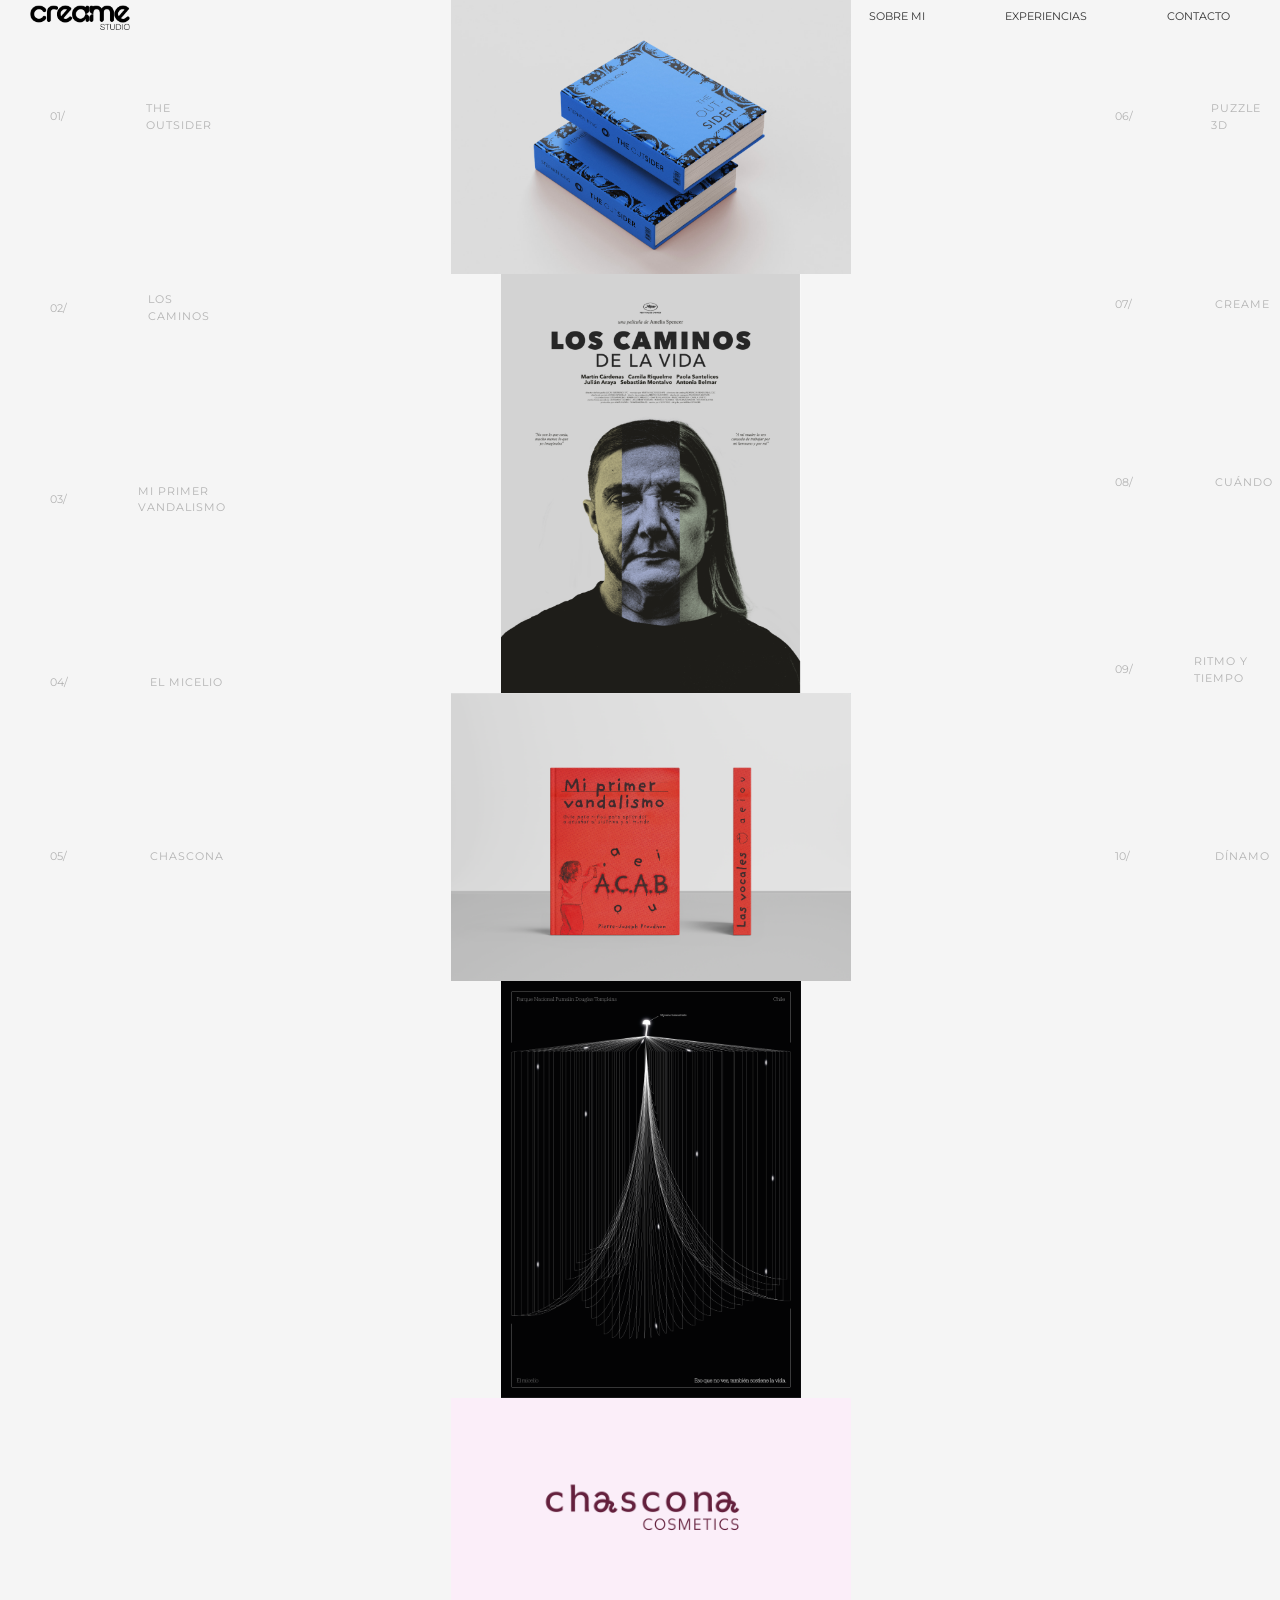
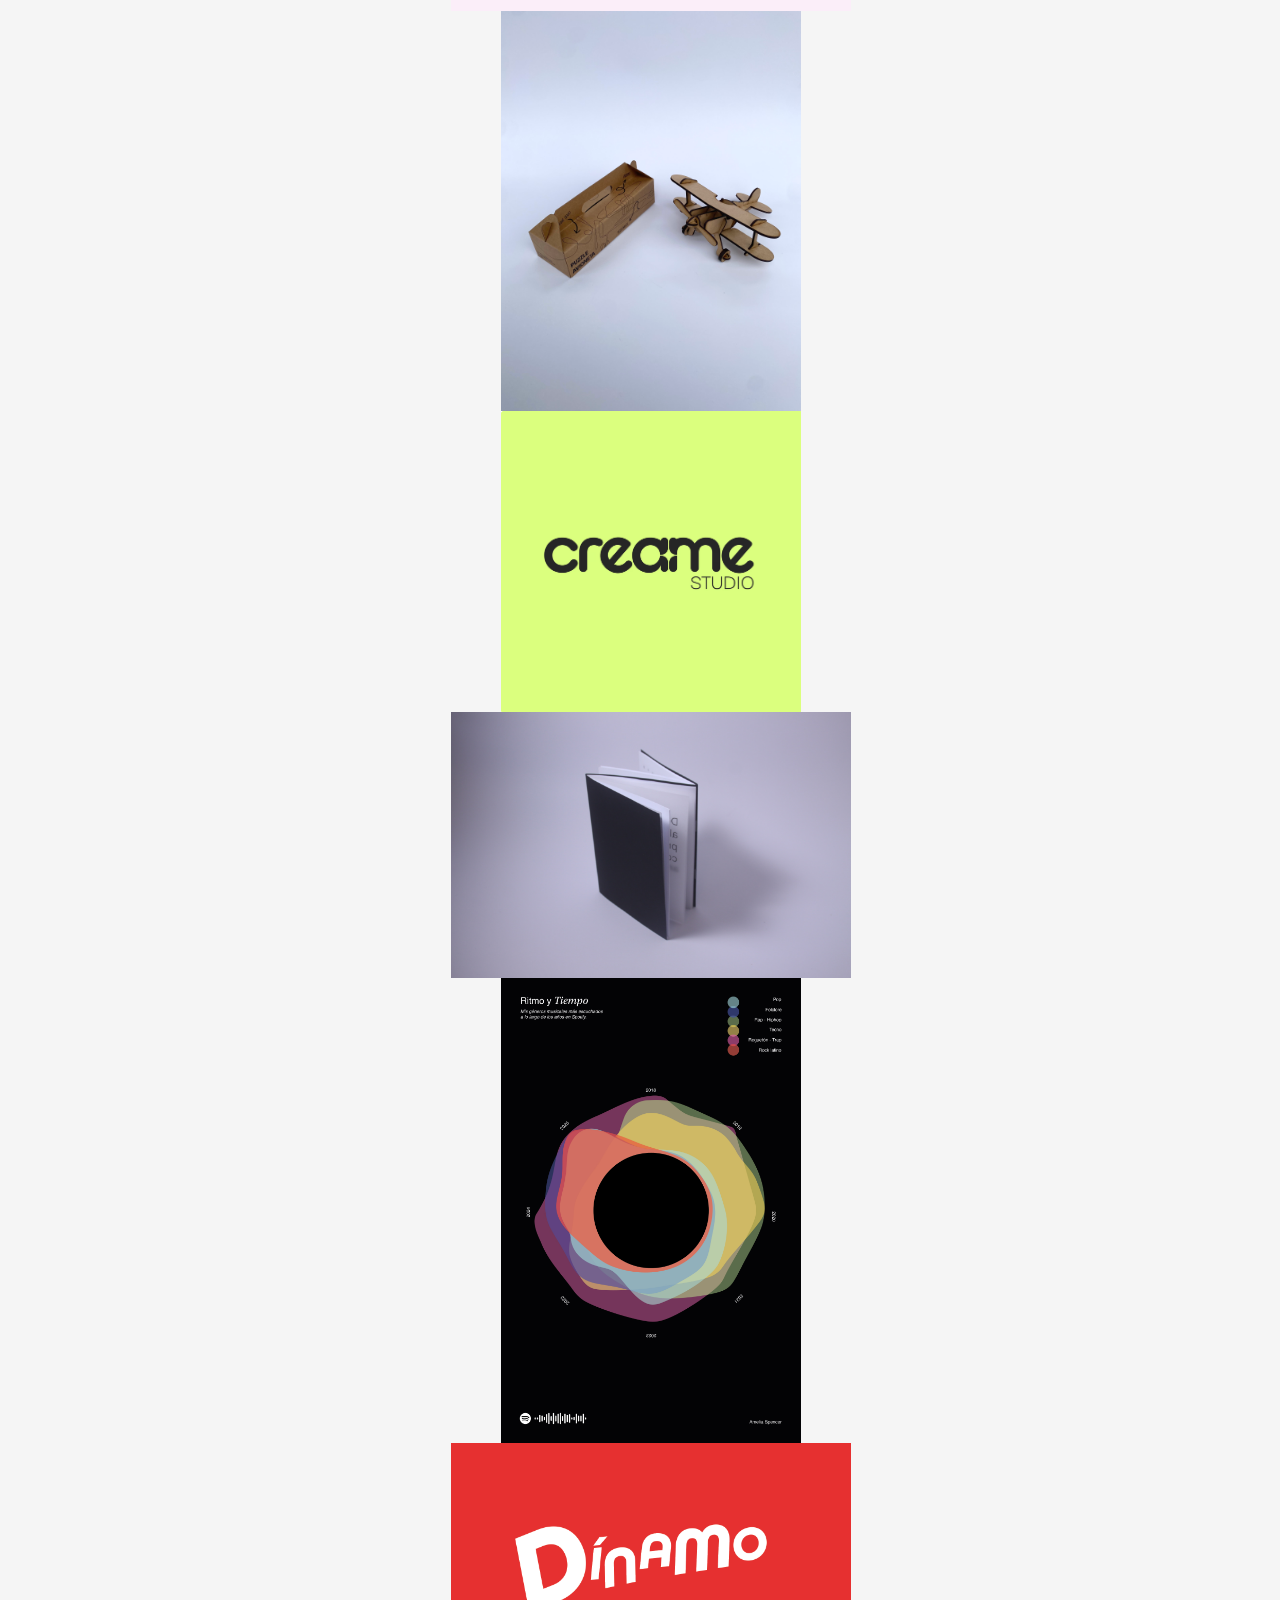
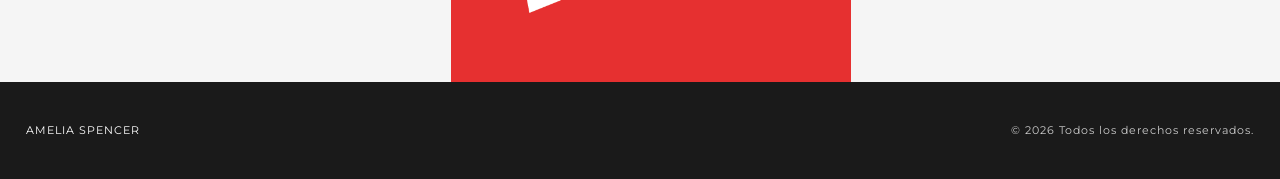
==== experiencia.html @ c31d5c40 "primer commit" ====
<!DOCTYPE html>
<html lang="en">
<head>
    <meta charset="UTF-8">
    <title>Experiencias</title>
    <link rel="icon" type="image/png" href="img/isotipo.png">
    

    <link rel="preconnect" href="https://fonts.googleapis.com">
    <link rel="preconnect" href="https://fonts.gstatic.com" crossorigin>
    <link href="https://fonts.googleapis.com/css2?family=Montserrat:wght@400;600;700&display=swap" rel="stylesheet">
    

    <link rel="stylesheet" href="css/style.css"> 
    
   
    <link rel="stylesheet" href="css/style-proyecto.css"> 
</head>
<body class="fondo-proyecto">

 <header class="mi-cabecera">
    <nav class="navegacion-principal">
        
        <a href="index.html" class="logo">
            <img src="img/logocreame.png" width="100">
        </a>
       <ul class="enlaces">
         <li><a href="#sobremi">SOBRE MI</a></li> 
         <li><a href="#experiencias">EXPERIENCIAS</a></li>
         <li><a href="#contacto">CONTACTO</a></li>
       </ul>
    </nav>
</header>

    <main class="seccion-proyecto">
    <a href="experiencias.html" class="boton-volver">← Volver</a>

    <div class="proyecto-principal-grid">
        <div class="proyecto-info">
            <h1 id="project-name"></h1> 
            <p id="project-description"></p> 
        </div>

        <div class="proyecto-metadata">
            <p id="project-date"></p> 
        </div>
    </div>

    <div id="project-gallery" class="proyecto-gallery">
    </div>
  </main>

  
  <script type="module" src="js/script-experiencia.js"></script>

  <main class="seccion-proyecto">
    

<!-- SOBRE MI -->
<div id="sobremi" class="overlay-seccion">
    
    <a href="#" class="cerrar-overlay"></a> 
    <div class="grid-sobre-mi">
        
        <!-- TEXTO PRINCIPAL -->
        <div class="texto-principal">
            <h2>ESTUDIANTE DE DISEÑO GRÁFICO</h2>
            <p>¡Hola!
Soy Amelia Spencer, estudiante de diseño gráfico de la Universidad del Desarrollo radicada en Chile. Me inclino hacia el branding y el diseño editorial, donde me gusta crear piezas visuales claras, estratégicas y visualmente distintivas.

Busco construir identidades visuales que conecten de forma significativa y ayuden a las marcas a diferenciarse con propósito.</p>
        </div>

        <!-- TÍTULO DE HABILIDADES -->
        <div class="titulo-programas">
            <h2>MANEJO DE PROGRAMAS</h2>
        </div>

        <!-- PROGRAMAS (Fila 1) -->
        <span class="prog p-ill">ILLUSTRATOR</span>
        <span class="prog p-ps">PHOTOSHOP</span>
        <span class="prog p-id">INDESIGN</span>
        <span class="prog p-ae">AFTER EFFECTS</span>
        <span class="prog p-cap">CAPCUT</span>
        <span class="prog p-xls">EXCEL</span>

        <!-- PROGRAMAS (Fila 2) -->
       <span class="prog p-blend">BLENDER</span>
         <span class="prog p-fram">FRAMER</span>
        <span class="prog p-auto">AUTODESK FUSION</span>
        <span class="prog p-mas">Y APRENDIENDO MÁS...</span>

        <!-- BOTÓN CV -->
       <a href="assets/CV_AmeliaSpencer.pdf" class="btn-cv" target="_blank">DESCARGA MI CV AQUÍ</a>
    </div>

    <!-- Botón X para cerrar -->
    <a href="#" class="btn-cerrar">✕</a>
</div>

<!-- FORMULARIO E CONTACTO -->
<div id="contacto" class="overlay-contacto">
    
    <!-- Fondo invisible para cerrar haciendo clic afuera -->
    <a href="#" class="cerrar-overlay"></a> 

    <div class="grid-contacto">
        
        <!-- EL FORMULARIO (Lado izquierdo) -->
        <div class="bloque-formulario">
            <h2>CONTACTO</h2>
            
            <form action="#" method="POST">
                <label for="nombre">NOMBRE</label>
                <input type="text" id="nombre" name="nombre">

                <label for="correo">MAIL</label>
                <input type="email" id="correo" name="correo">

                <label for="tema">TEMA</label>
                <input type="text" id="tema" name="tema">

                <label for="mensaje">MENSAJE</label>
<textarea id="mensaje" name="mensaje" rows="3" minlength="50" maxlength="500"></textarea>

                <button type="submit" class="btn-enviar">ENVIAR</button>
            </form>
        </div>


        <!-- LOS ENLACES SOCIALES -->
<a href="mailto:contacto.creame@gmail.com" class="link-social c-mail">MAIL</a>
<a href="https://www.instagram.com/creeaame?igsh=NTJ5bjE3dWx4NXQ3" target="_blank" class="link-social c-ig">INSTAGRAM</a>
<a href="tel:+56984420882" class="link-social c-tel">TELEFONO</a>
<a href="https://www.linkedin.com/in/amelia-spencer-16bb1b353/" target="_blank" class="link-social c-in">LINKEDIN</a>
        
    </div>

    <!-- La cruz para cerrar -->
    <a href="#" class="cerrar-x">✕</a>
</div>

<!-- Footer -->
  </main> <footer class="pie-de-pagina">
    <div class="footer-izq">
        <p class="footer-nombre">Amelia Spencer</p>
    </div>
    
    <div class="footer-der">
        <p class="footer-derechos">© 2026 Todos los derechos reservados.</p>
    </div>
</footer>

</body>
</html>
---- css/style.css ----
body {
    background-color: whitesmoke;
    margin-top: 0;
    padding: 0;
    min-height: 100vh !important;
}

/* fuentes */
.fuente-principal {
    font-family: "Montserrat", sans-serif;
    font-optical-sizing: auto;
    font-weight: 400; 
    font-style: normal;
}

/* NAV BAR, PAGINA PRINCIPAL */
* {
    margin-top: 0;
    padding: 0;
    box-sizing: border-box; 
}

/* CONTENEDOR DE LA CABECERA */
.mi-cabecera {
    width: 100%;
    padding: 0; 
    position: sticky;
    top: 0;
    z-index: 1000;
    background-color: transparent; 
    padding-top: 0px; 
    padding-bottom: 0px;
}

/* 3. EL NAV OCUPA TODO EL ANCHO */
.navegacion-principal {
    display: flex;
    justify-content: space-between;
    align-items: center;
    width: 100%;
    max-width: none;
  
}

/*  ESTILOS DEL LOGO */
.logo img {
    margin-left: 30px;
    display: block; 
     padding-top: 5px; 
}

/*  ESTILOS PARA LOS ENLACES  */
.enlaces {
    list-style: none;
    display: flex;
    gap: 80px;
    margin-right: 50px;
    margin-top: 0;
    margin-bottom: 0;
}

/* Hover */
.enlaces a {
    font-family: 'Montserrat', sans-serif;
    font-weight: 400;
    font-size: 0.7rem;
    color: #333;
    text-decoration: none;
    transition: color 0.3s ease;
}

.enlaces a:hover {
    color: #b3b3b3;
} 

/* INDICE PROYECTOS */
.indice-proyectos {
    display: flex;
    justify-content: space-between; 
    padding-top: 0px;
    padding-bottom: 0px; 
    margin-left: 0px !important;
    position: sticky;
    margin-top: -30px;
}

.enlace-proyecto:first-child {
    margin-top: 0;
}

/* ESTILOS DE LAS COLUMNAS */
.columna-texto {
    list-style: none;
    padding: 0;
    margin: 50px;
    display: flex;
    flex-direction: column;
    position: sticky;
    top: 100px; 
    height: 85vh; 
    justify-content: space-between; 
    width:20%; 
    margin-right: 0px;
    margin-bottom: 50px;
}

/* ESTILOS DE CADA LÍNEA*/
.columna-texto li {
    display: flex;
    align-items: center;
    scroll-margin-top: 100px;
    
}

/* El número*/
.numero {
    font-family: 'Montserrat', sans-serif;
    font-size: 0.7rem;
    color: #b3b3b3;
    width: 100px;
    transition: color 0.3s ease;
}

/* El enlace del proyecto */
.columna-texto a {
    font-family: 'Montserrat', sans-serif;
    font-weight: 400;
    font-size: 0.7rem;
    color: #b3b3b3;
    text-decoration: none;
    text-transform: uppercase;
    letter-spacing: 1px;
    transition: all 0.3s ease; 
    margin: 0;
    max-width: 100px;
    
}

/* HOVER*/
.columna-texto li:hover a,
.columna-texto li:hover .numero,
.columna-texto li.hover-activo a,
.columna-texto li.hover-activo .numero {
    color: #000;
    font-weight: 700; 
}

.columna-texto li:hover a {
    font-weight: 700; 
    } 

    /* --- OVERLAY SOBRE MÍ --- */
.overlay-seccion {
    position: fixed;
    top: 0;
    left: 0;
    width: 100vw;
    height: 100vh;
    background-color: rgba(235, 230, 230, 0.90); 
    z-index: 999;
    opacity: 0;
    visibility: hidden;
    transition: all 0.4s ease;
    z-index: 3000;
}

.overlay-seccion:target {
    opacity: 1;
    visibility: visible;
}

.cerrar-overlay {
    position: absolute;
    top: 0; left: 0;
    width: 100%; height: 100%;
    cursor: default;
    z-index: 1;
}

/* --- EL SISTEMA DE 12 COLUMNAS) --- */
.grid-sobre-mi {
    position: relative;
    z-index: 2;
    width: 100%;
    height: 100%;
    max-width: 1300px; 
    margin: 0 auto;
    padding: 0 50px;
    display: grid;
    grid-template-columns: repeat(12, 1fr); 
    align-content: center; 
    row-gap: 20px; 
}

/* --- UBICANDO CADA PIEZA EN SU COLUMNA --- */

.texto-principal {
    grid-column: 3 / 8; 
    margin-bottom: 40px;
}

.texto-principal h2, .titulo-programas h2 {
    font-family: 'Montserrat', sans-serif;
    font-size: 0.8rem;
    font-weight: 700;
    margin-bottom: 20px;
}

.texto-principal p {
    font-family: 'Montserrat', sans-serif;
    font-size: 0.8rem;
    line-height: 1.6;
    color: #333;
}

.titulo-programas {
    grid-column: 3 / 8;
    
}

/* Estilo general para los textos de los programas */
.prog {
    font-family: 'Montserrat', sans-serif;
    font-size: 0.65rem;
    color: #333;
}

/* Carriil*/
.p-ill  { grid-column: 3; }
.p-ps   { grid-column: 4; }
.p-id   { grid-column: 5; }
.p-ae   { grid-column: 6; }
.p-cap  { grid-column: 7; }
.p-xls  { grid-column: 8; }
.p-auto { grid-column: 5; margin-top: 15px; text-align: left; }
.p-blend { grid-column: 3; margin-top: 15px;}
.p-fram  { grid-column: 4; margin-top: 15px;}
.p-mas   { grid-column: 10 / 12; text-align: center; margin-top: 15px; }

/* El botón CV */
.btn-cv {
    grid-column: 10 / 13; 
    margin-top: 60px;
    background-color: rgb(188, 188, 188); 
    color: #000;
    text-decoration: none;
    padding: 10px 20px;
    border-radius: 50px; 
    text-align: center;
    font-family: 'Montserrat', sans-serif;
    font-weight: 700;
    font-size: 0.7rem;
    transition: transform 0.3s ease;
    width: 200px;
}

.btn-cv:hover {
    transform: scale(1.05); 
}

.btn-cerrar {
    position: absolute;
    top: 40px; right: 50px;
    font-size: 1.5rem;
    color: #000;
    text-decoration: none;
    z-index: 2;
    display: inline-block; 
    transition: transform 0.3s ease, opacity 0.3s ease; 
}

.btn-cerrar:hover { 
    opacity: 0.5; 
    transform: rotate(90deg) scale(1.1); 
    cursor: pointer;
}

/* --- OVERLAY DE CONTACTO --- */

.overlay-contacto {
    position: fixed;
    top: 0; left: 0;
    width: 100vw; height: 100vh;
    background-color: rgba(235, 230, 230, 0.90); 
    z-index: 1000;
    
    /* Esto es lo que lo mantiene oculto hasta hacer clic */
    opacity: 0;
    visibility: hidden;
    transition: all 0.4s ease;
}

.overlay-contacto:target {
    opacity: 1; 
    visibility: visible;
}

.cerrar-overlay {
    position: absolute;
    top: 0; left: 0;
    width: 100%; height: 100%;
    cursor: default;
    z-index: 1;
}

.cerrar-x {
    position: absolute;
    top: 40px; right: 50px;
    font-size: 1.5rem;
    color: #000;
    text-decoration: none;
    z-index: 2;
    display: inline-block;
    transition: transform 0.3s ease, opacity 0.3s ease;
}

.cerrar-x:hover {
    opacity: 0.5;
    transform: rotate(90deg) scale(1.1);
}

/* --- LA GRILLA DE 12 COLUMNAS --- */
.grid-contacto {
    position: relative;
    z-index: 2;
    width: 100%; height: 100%;
    max-width: 1300px;
    margin: 0 auto;
    padding: 0 50px;
    
   
    display: grid;
    grid-template-columns: repeat(12, 1fr);
    align-content: center; 
}

/* --- EL FORMULARIO --- */
.bloque-formulario {
    grid-column: 3 / 5; 
    grid-row: 1; 
    display: flex;
    flex-direction: column;
}

.bloque-formulario h2 {
    font-family: 'Montserrat', sans-serif;
    font-size: 0.7rem;
    font-weight: 700;
    margin-bottom: 40px;
}

.bloque-formulario form {
    display: flex;
    flex-direction: column;
    gap: 25px; 
}

.bloque-formulario label {
    font-family: 'Montserrat', sans-serif;
    font-size: 0.7rem;
    color: #333;
    margin-bottom: -15px; 
}

.bloque-formulario input,
.bloque-formulario textarea {
    width: 150%;
    background-color: rgb(188, 188, 188); 
    border: none;
    padding: 5px;
    font-family: 'Montserrat', sans-serif;
    color: #000;
    resize: none; 
}

    .bloque-formulario input,
.bloque-formulario textarea {
    width: 100%;
    background-color: rgb(188, 188, 188); 
    border: none;
    padding: 10px;
    font-family: 'Montserrat', sans-serif;
    color: #000;
    resize: none; 
    font-size: 0.8rem;
    outline: 0.5px  #000; 
}

.btn-enviar {
    background: none;
    border: none;
    font-family: 'Montserrat', sans-serif;
    font-size: 0.7rem;
    text-align: left;
    padding: 0;
    margin-top: 10px;
    cursor: pointer;
    transition: opacity 0.3s ease;
}

.btn-enviar:hover {
    opacity: 0.5;
}

/* --- LOS ENLACES INFERIORES --- */
.link-social {
    margin-top: 70px;
    font-family: 'Montserrat', sans-serif;
    font-size: 0.7rem;
    color: #000; 
    opacity: 0.5; 
    text-decoration: none;
    transition: opacity 0.3s ease; 
}

.link-social:hover {
    opacity: 10; 
}

.c-mail { grid-column: 4; }
.c-ig   { grid-column: 6; }
.c-tel  { grid-column:8; }
.c-in   { grid-column: 10; }


/* CARRUSEL DE FOTOS */
/* --- CONTENEDOR PRINCIPAL --- */
.contenedor-galeria {
    width: 100%;
    display: flex;
    justify-content: center; 
    margin-top: 50px; 
    margin-bottom: 50px;
    align-items: start;
}

/* --- EL CARRUSEL VERTICAL --- */
.carrusel-vertical {
    width: 100%;
    display: flex;
    flex-direction: column;
    gap: 0px; 
    padding-bottom: 0px; 
    align-items: center;
}

.carrusel-vertical::-webkit-scrollbar {
    display: none; 
}

/* --- LAS FOTOS --- */
.foto-carrusel {
    width: 100%; 
    height: auto;
    object-fit: cover; 
    transition: transform 0.6s ease, opacity 0.6s ease;
}

/* Al pasar el mouse */
.foto-carrusel:hover {
    opacity: 0.8;
}

/* --- FOOTER --- */
.pie-de-pagina {
    font-family: "Montserrat", sans-serif;
    background-color: #1a1a1a; 
    color: #ffffff;
    padding: 40px 2%; 
    display: flex;
    justify-content: space-between; 
    align-items: center; 
    margin-top: 0px; 
    letter-spacing: 1px;
}

.footer-nombre {
    font-weight: medium;
    font-size: 0.7rem;
    margin: 0; 
    text-transform: uppercase; 
}

.footer-derechos {
    font-size: 0.7rem;
    color: #cccccc; 
    margin: 0;
}

/* EXPERIENCIAS */
.seccion-experiencias {
    display: flex;
    justify-content: center;
    align-items: center;
    padding-top: 100px;
    padding-bottom: 100px;
    margin-top: 50px !important;
}

.lista-experiencias {
    list-style: none;
    padding: 0;
    margin: 0;
    text-align: center;
    display: flex;
    flex-direction: column;
    gap: 80px; 
}

.lista-experiencias a {
    text-decoration: none;
    color: #000;
    display: flex;
    flex-direction: column;
    align-items: center;
    gap: 10px; 
}

.numero-exp {
    font-weight: 700;
    font-size: 0.8rem;
}

.titulo-exp {
    font-weight: 400;
    font-size: 0.7rem;
    line-height: 1.2;
    text-transform: uppercase;
}

.lista-experiencias a:hover .titulo-exp {
    font-weight: 700;
}


@media (max-width: 768px) {
    
    .mi-cabecera {
        background-color: #f3f3f3 !important;
        width: 100% !important;
        padding-bottom: 20px !important;
        z-index: 1000 !important; 
        margin-top: 0;
    }

    body {
        padding-top: 0px !important; 
    }
    .navegacion-principal {
        display: flex !important;
        flex-direction: column !important;
        align-items: center !important;
        width: 100% !important;
        padding: 0 !important;
    }

  .logo img {
        margin-left: 0 !important;
    }

    .enlaces {
        display: flex !important;
        flex-direction: row !important;
        justify-content: center !important;
        width: 100% !important;
        gap: 15px !important;
        margin-top: 15px !important;
        margin-bottom: 0 !important;
        padding: 0 !important;
        margin-left: 30px;
    }

    .seccion-proyecto,
    .proyecto-principal-grid {
        display: flex !important;
        flex-direction: column !important;
        align-items: center !important;
        width: 100% !important;
    }

    .columna-centro {
        width: 85% !important; 
        margin: 0 auto !important;
        display: flex !important;
        flex-direction: column !important;
        align-items: center !important;
    }

    .columna-centro img {
        width: 100% !important;
        margin-bottom: 40px !important;
    }

    .columna-texto.izquierda,
    .columna-texto.derecha {
        display: none !important;
    }
}

CSS
    .formulario-contacto, 
    #contacto form {
        width: 90% !important; 
        margin: 0 auto !important;
        display: flex !important;
        flex-direction: column !important;
    }

    .formulario-contacto input, 
    .formulario-contacto textarea,
    #contacto input,
    #contacto textarea {
        width: 100% !important;
        max-width: 100% !important;
        box-sizing: border-box !important; 
        margin-bottom: 15px !important;
        padding: 10px !important;
    }
---- css/style-proyecto.css ----
body {
    background-color: #f4f4f4; 
    color: #000;
    font-family: 'Montserrat', sans-serif; 
    padding: 0;
    margin-bottom: 0;
    min-height: 100vh !important;
}

.fondo-proyecto {
    background-color: #f4f4f4; 
    color: #000; 
    margin-left: 0;
    margin-right: 0;
    margin-bottom: 0;
    min-height: 100vh !important;
}

.seccion-proyecto {
    max-width: 1400px;
    margin: 80px auto 100px; 
    padding: 0 50px;
    margin-bottom: 50px;
    flex-grow: 1 !important;
}

/* Estilo botón volver */
.boton-volver {
    display: inline-block;
    margin-bottom: 40px; 
    color: #000;
    text-decoration: none; 
    font-size: 0.7rem;
    font-weight: 600; 
    text-transform: uppercase;
    transition: transform 0.3s ease, color 0.3s ease; 
    margin-left: 150px;
}

/* Hover */
.boton-volver:hover {
    transform: translateX(-5px); 
    color: #666; 
}

/* Nombre, Descripción y Fecha */
.proyecto-principal-grid {
    display: grid;
    grid-template-columns: 2fr 1fr;
    gap: 100px; 
    margin-bottom: 50px; 
    align-items: start; 
}

.proyecto-info h1 {
    font-size: 1rem; 
    text-transform: uppercase; 
    margin-bottom: 20px;
    margin-left: 150px;
}

.proyecto-info p {
    font-size: 0.7rem;
    line-height: 1.6;
    max-width: 400px;
    margin-left: 150px;
}

.proyecto-metadata {
    text-align: right; 
}

.proyecto-metadata p {
    font-size: 0.7rem;
     margin-right: 150px;
}

/* Galería de fotos */
.proyecto-gallery {
    display: flex;
    flex-direction: column;
    align-items: center;
    gap: 20px;
}

.foto-galeria {
    width: 100%;
    max-width: 1000px;
    height: auto;
    display: block;
    border-radius: 0px; 
}

/* --- ESTILOS PÁGINA PROYECTO --- */

.detalle-proyecto {
    max-width: 1200px;
    margin: 100px auto;
    padding: 0 50px;
}


.info-proyecto {
    display: grid;
    grid-template-columns: 2fr 1fr; 
    gap: 100px;
    margin-bottom: 80px;
    align-items: start;
}

.columna-descripcion h1 {
    font-size: 3rem;
    margin-bottom: 20px;
    text-transform: uppercase; 
}

.columna-fecha p {
    text-align: right;
    font-size: 1.5rem;
    font-weight: 600; 
}

/* Fotos hacia abajo */
.galeria-proyecto {
    display: flex;
    flex-direction: column;
    align-items: center;
    gap: 50px;
    margin-bottom: 50px;
}

.galeria-proyecto img {
    width: 100%;
    height: auto;
}

.foto-galeria-video {
    width: 100%;
    max-width: 500px;   
    height: auto;
}

/* --- FOOTER --- */
.pie-de-pagina {
    font-family: "Montserrat", sans-serif;
    background-color: #1a1a1a; 
    color: #ffffff;
    padding: 40px 2%; 
    display: flex;
    justify-content: space-between; 
    align-items: center; 
    margin-top: 0px; 
    letter-spacing: 1px;
}

.footer-nombre {
    font-weight: medium;
    font-size: 0.7rem;
    margin: 0; 
    text-transform: uppercase; 
}

.footer-derechos {
    font-size: 0.7rem;
    color: #cccccc; 
    margin: 0;
}

/* Achicar fotos */
.es-proyecto-2 .foto-galeria {
    max-width: 650px !important; 
}
.es-proyecto-4 .foto-galeria {
    max-width: 650px !important; 
}

.es-proyecto-5 .foto-galeria {
    max-width: 650px !important; 
}

.es-proyecto-7 .foto-galeria {
    max-width: 900px !important; 
}

.es-proyecto-9 .foto-galeria {
    max-width: 600px !important; 
}


/* =========================================
   DISEÑO RESPONSIVO (MÓVILES Y TABLETS)
   ========================================= */

@media (max-width: 768px) {
    
    /* 1. CABECERA Y MENÚ */
    .navegacion-principal {
        flex-direction: column; /* Pone el logo arriba y los links abajo */
        gap: 20px;
        padding: 20px;
    }
    
  .enlaces {
        flex-direction: row !important; /* Pone los links uno al lado del otro */
        justify-content: center; /* Los centra en la pantalla */
        flex-wrap: wrap; /* Si la pantalla es muy chiquita, evita que se corten */
        gap: 20px; /* Espacio entre los botones */
        padding: 0;
    }

    .columna-izq, 
    .columna-der {
        display: none !important; /* Esto borra los textos del mapa en la versión móvil */
    }

    /* Reemplaza .columna-centro por la clase que envuelve tus imágenes */
    .columna-centro {
        width: 100% !important; /* Esto hace que la columna de fotos tome todo el ancho disponible */
    }
    /* 2. PÁGINA DE EXPERIENCIAS */
    .seccion-experiencias {
        padding-top: 40px !important;
        padding-bottom: 40px !important;
    }

    .lista-experiencias {
        gap: 40px; /* Junta más los textos para que no haya tanto vacío */
    }

    .titulo-exp {
        font-size: 0.9rem; /* Evita que los nombres largos se desborden */
    }

    /* 3. PÁGINAS DE PROYECTOS (Imágenes y Textos) */
    .proyecto-principal-grid {
        display: flex;
        flex-direction: column; /* Pone la información arriba y las fotos abajo */
        gap: 30px;
        padding: 20px;
    }

    .proyecto-gallery img, 
    .proyecto-gallery video,
    .foto-galeria {
        width: 100% !important; /* Obliga a las fotos a no salirse de la pantalla */
        height: auto;
    }

    /* 4. VENTANAS EMERGENTES (SOBRE MI / CONTACTO) */
    .overlay-seccion {
        padding: 20px;
        align-items: flex-start; /* Permite hacer scroll si el contenido es muy largo */
        overflow-y: auto;
    }
}
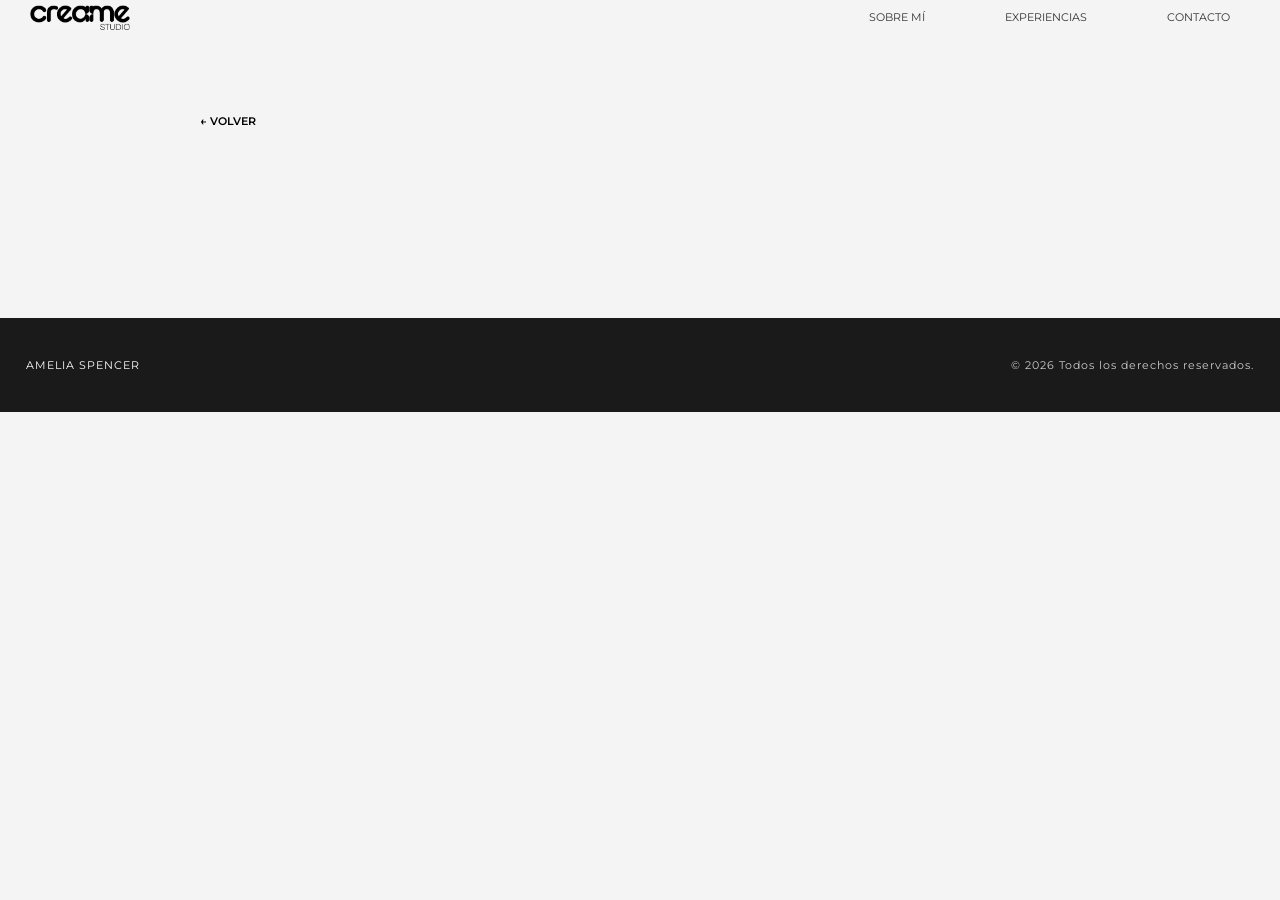
==== commit 3df53fdc: "quito botón de CV y arreglo menú" ====
--- a/experiencia.html
+++ b/experiencia.html
@@ -25,7 +25,7 @@
             <img src="img/logocreame.png" width="100">
         </a>
        <ul class="enlaces">
-         <li><a href="#sobremi">SOBRE MI</a></li> 
+         <li><a href="#sobremi">SOBRE MÍ</a></li> 
          <li><a href="#experiencias">EXPERIENCIAS</a></li>
          <li><a href="#contacto">CONTACTO</a></li>
        </ul>
@@ -129,7 +129,7 @@
 
 
         <!-- LOS ENLACES SOCIALES -->
-<a href="mailto:contacto.creame@gmail.com" class="link-social c-mail">MAIL</a>
+<a href="mailto:contacto.creame@gmail.com" class="link-social c-mail">E-MAIL</a>
 <a href="https://www.instagram.com/creeaame?igsh=NTJ5bjE3dWx4NXQ3" target="_blank" class="link-social c-ig">INSTAGRAM</a>
 <a href="tel:+56984420882" class="link-social c-tel">TELEFONO</a>
 <a href="https://www.linkedin.com/in/amelia-spencer-16bb1b353/" target="_blank" class="link-social c-in">LINKEDIN</a>
--- a/css/style.css
+++ b/css/style.css
@@ -528,9 +528,7 @@
     text-transform: uppercase;
 }
 
-.lista-experiencias a:hover .titulo-exp {
-    font-weight: 700;
-}
+
 
 
 @media (max-width: 768px) {
--- a/css/style-proyecto.css
+++ b/css/style-proyecto.css
@@ -61,7 +61,7 @@
 }
 
 .proyecto-info p {
-    font-size: 0.7rem;
+    font-size: 0.75rem;
     line-height: 1.6;
     max-width: 400px;
     margin-left: 150px;
